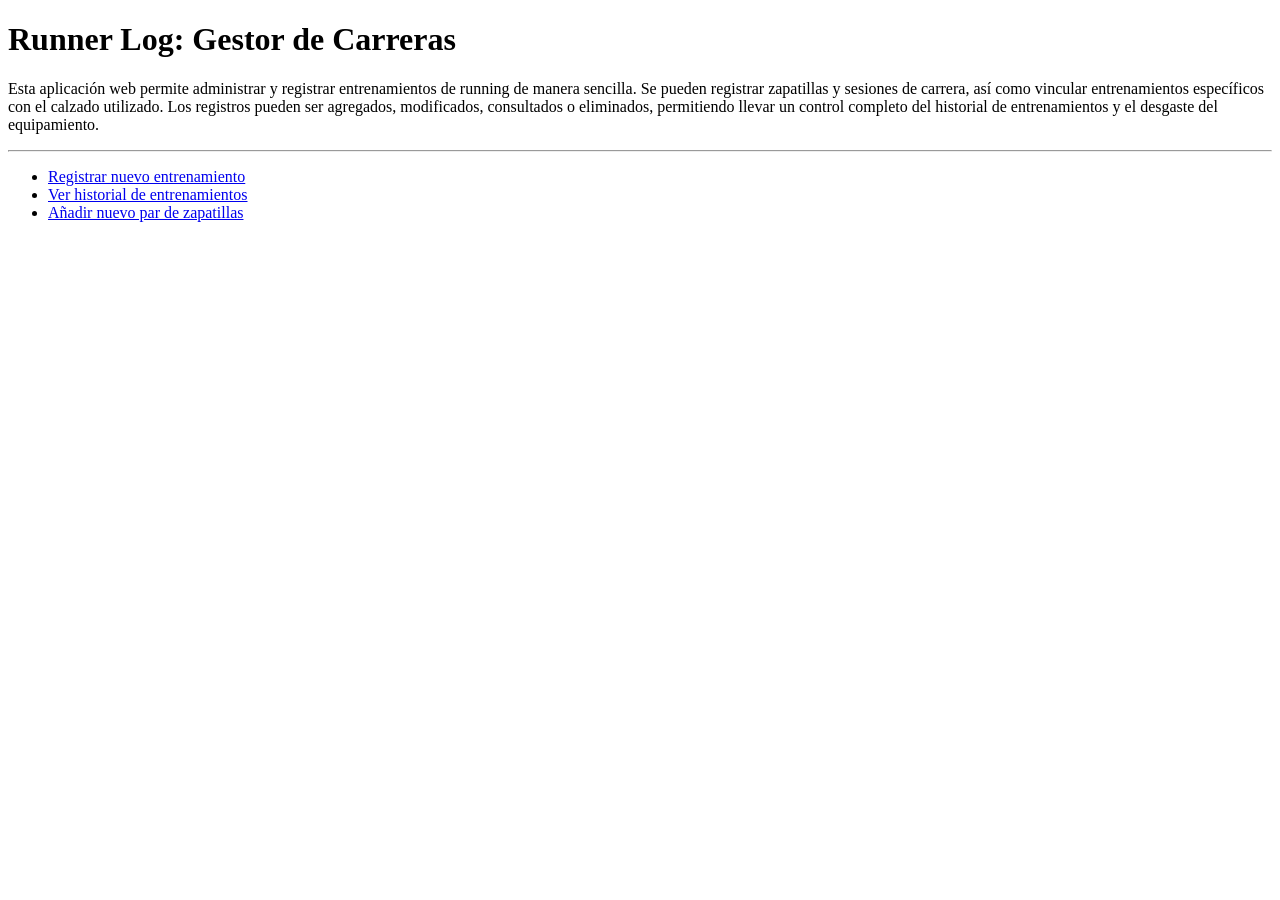
==== static/index.html @ e6460ad9 "Entrega TP1" ====
<!DOCTYPE html>
<html lang="es">
<head>
    <meta charset="UTF-8">
    <title>Runner Log - Tracker</title>
</head>
<body>
    <h1>Runner Log: Gestor de Carreras</h1>
    <p>
    Esta aplicación web permite administrar y registrar entrenamientos de running de manera sencilla.
    Se pueden registrar zapatillas y sesiones de carrera, así como vincular entrenamientos específicos con el calzado utilizado. 
    Los registros pueden ser agregados, modificados, consultados o eliminados, permitiendo llevar un control completo del historial de entrenamientos y el desgaste del equipamiento.
</p>
    <hr>
    <ul>
        <li><a href="/nuevo-entrenamiento">Registrar nuevo entrenamiento</a></li>
        <li><a href="/historial">Ver historial de entrenamientos</a></li>
        <li><a href="/nueva-zapatilla">Añadir nuevo par de zapatillas</a></li>
    </ul>
</body>
</html>
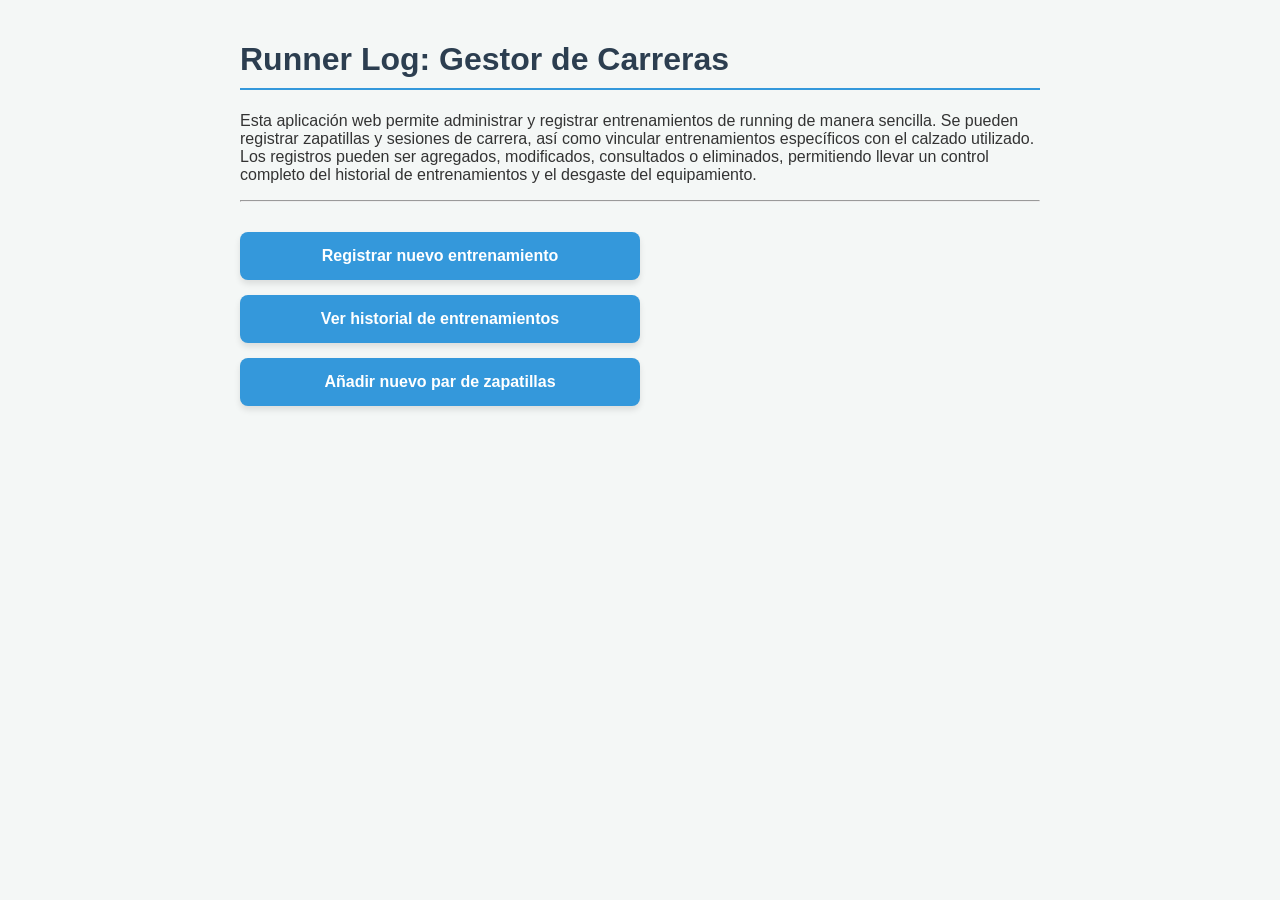
==== commit 21ea17e3: "tp2, agrego esquemas sql y generacion de codigo con sqlc para persistencia" ====
--- a/static/index.html
+++ b/static/index.html
@@ -3,6 +3,8 @@
 <head>
     <meta charset="UTF-8">
     <title>Runner Log - Tracker</title>
+    <link rel="stylesheet" href="/static/style.css">
+    <link rel="stylesheet" href="/static/index.css">
 </head>
 <body>
     <h1>Runner Log: Gestor de Carreras</h1>
@@ -12,10 +14,10 @@
     Los registros pueden ser agregados, modificados, consultados o eliminados, permitiendo llevar un control completo del historial de entrenamientos y el desgaste del equipamiento.
 </p>
     <hr>
-    <ul>
-        <li><a href="/nuevo-entrenamiento">Registrar nuevo entrenamiento</a></li>
-        <li><a href="/historial">Ver historial de entrenamientos</a></li>
-        <li><a href="/nueva-zapatilla">Añadir nuevo par de zapatillas</a></li>
-    </ul>
+    <div class="menu-principal">
+        <a href="/nuevo-entrenamiento">Registrar nuevo entrenamiento</a>
+        <a href="/historial">Ver historial de entrenamientos</a>
+        <a href="/nueva-zapatilla">Añadir nuevo par de zapatillas</a>
+    </div>
 </body>
 </html>
--- a/static/style.css
+++ b/static/style.css
@@ -0,0 +1,88 @@
+body {
+    font-family: 'Segoe UI', Tahoma, Geneva, Verdana, sans-serif;
+    background-color: #f4f7f6;
+    color: #333;
+    max-width: 800px;
+    margin: 0 auto;
+    padding: 20px;
+}
+
+h1, h2 {
+    color: #2c3e50;
+    border-bottom: 2px solid #3498db;
+    padding-bottom: 10px;
+}
+
+form {
+    background: white;
+    padding: 20px;
+    border-radius: 8px;
+    box-shadow: 0 4px 6px rgba(0,0,0,0.1);
+    margin-bottom: 20px;
+}
+
+label {
+    font-weight: bold;
+    display: block;
+    margin-top: 10px;
+}
+
+input[type="text"],
+input[type="number"],
+input[type="date"],
+select {
+    width: 100%;
+    padding: 10px;
+    margin-top: 5px;
+    border: 1px solid #ccc;
+    border-radius: 4px;
+    box-sizing: border-box;
+}
+
+button, input[type="submit"] {
+    background-color: #3498db;
+    color: white;
+    border: none;
+    padding: 10px 20px;
+    margin-top: 15px;
+    cursor: pointer;
+    border-radius: 4px;
+    font-size: 16px;
+    transition: background-color 0.3s ease;
+}
+
+button:hover, input[type="submit"]:hover {
+    background-color: #2980b9;
+}
+
+table {
+    width: 100%;
+    border-collapse: collapse;
+    background: white;
+    box-shadow: 0 4px 6px rgba(0,0,0,0.1);
+}
+
+th, td {
+    padding: 12px;
+    text-align: left;
+    border-bottom: 1px solid #ddd;
+}
+
+th {
+    background-color: #3498db;
+    color: white;
+}
+
+.link-secundario {
+    display: inline-block;
+    margin-top: 20px;
+    color: #7f8c8d;
+    text-decoration: none;
+    font-size: 14px;
+    transition: color 0.2s;
+}
+
+.link-secundario:hover {
+    color: #3498db;
+    text-decoration: underline;
+}
--- a/static/index.css
+++ b/static/index.css
@@ -0,0 +1,26 @@
+
+.menu-principal {
+    display: flex;
+    flex-direction: column;
+    gap: 15px;
+    margin-top: 30px;
+    max-width: 400px;
+}
+
+.menu-principal a {
+    background-color: #3498db;
+    color: white;
+    padding: 15px 20px;
+    text-decoration: none;
+    border-radius: 8px;
+    text-align: center;
+    font-weight: bold;
+    font-size: 16px;
+    transition: transform 0.2s, background-color 0.2s;
+    box-shadow: 0 4px 6px rgba(0,0,0,0.1);
+}
+
+.menu-principal a:hover {
+    background-color: #2980b9;
+    transform: translateY(-2px);
+}
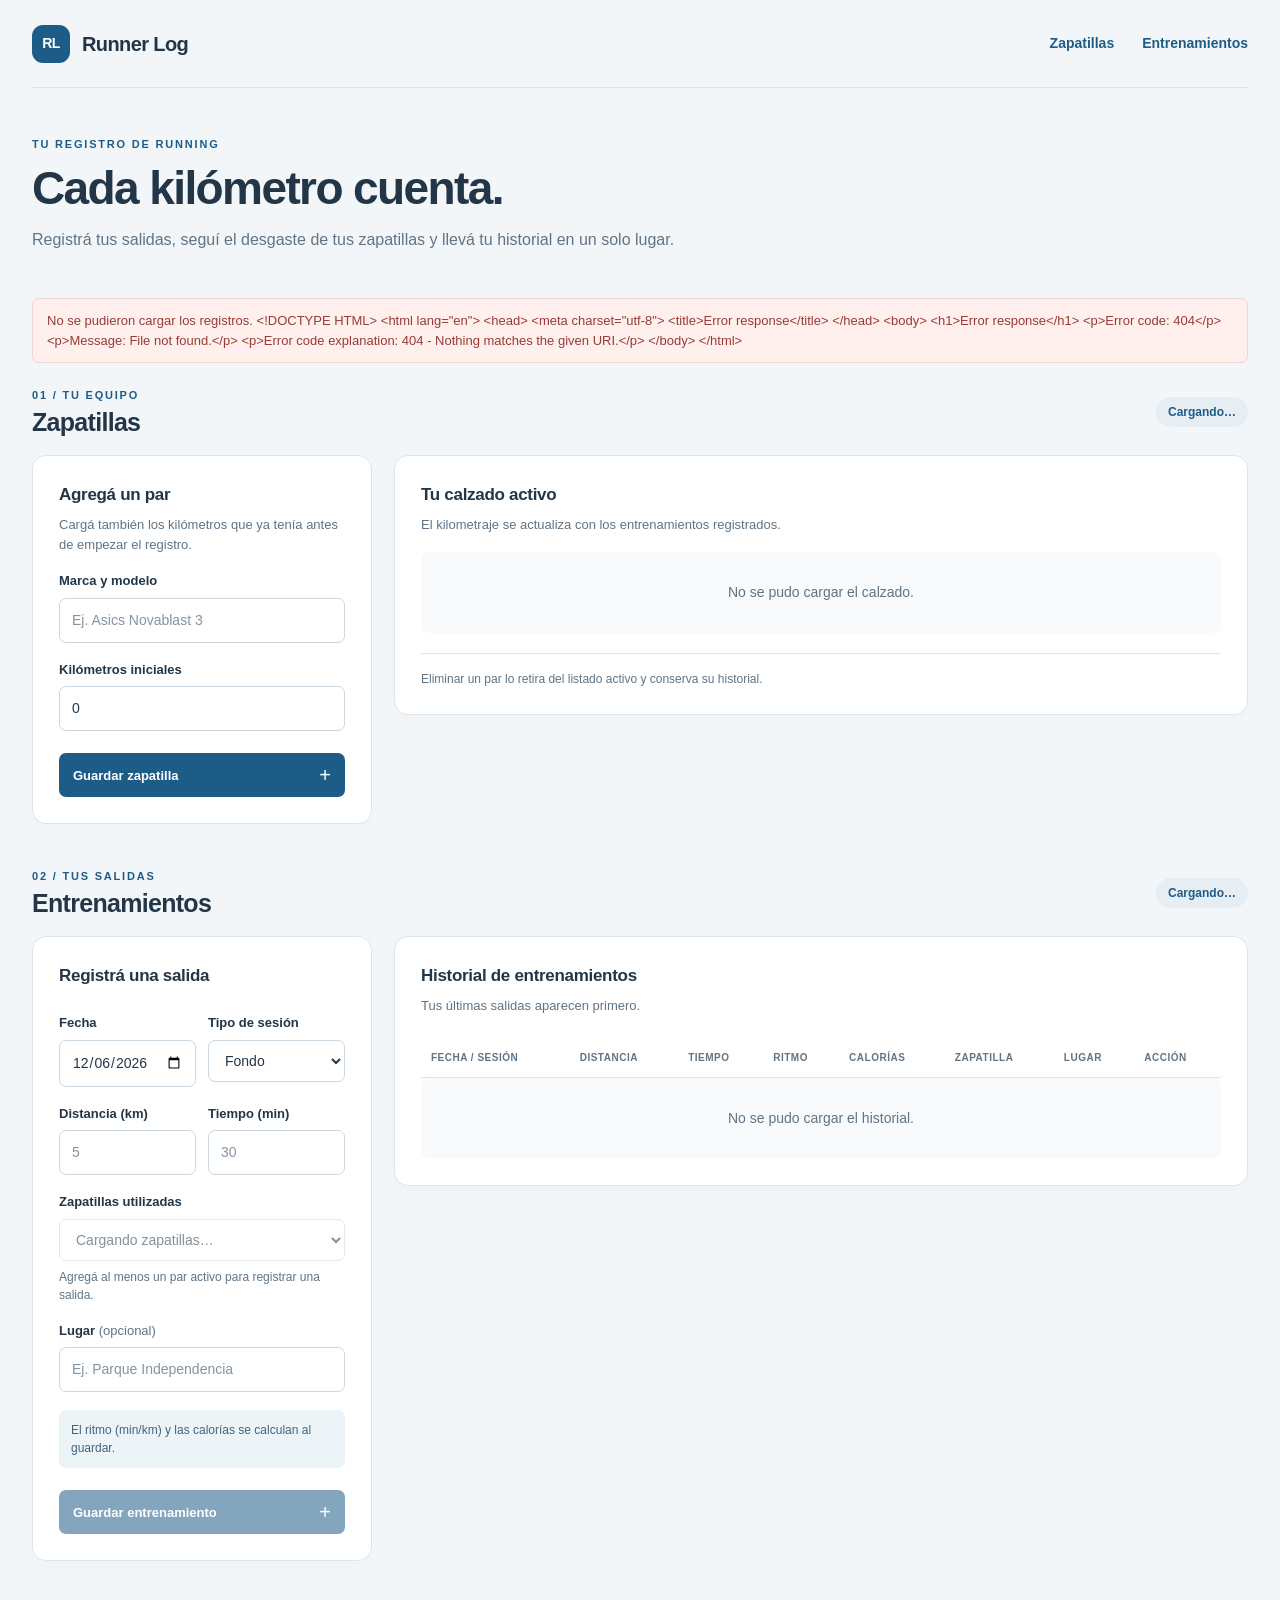
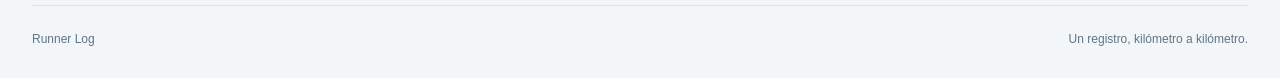
==== commit b0141ec2: "TP4: interfaz web y correcciones de entrega" ====
--- a/static/index.html
+++ b/static/index.html
@@ -2,22 +2,94 @@
 <html lang="es">
 <head>
     <meta charset="UTF-8">
-    <title>Runner Log - Tracker</title>
-    <link rel="stylesheet" href="/static/style.css">
-    <link rel="stylesheet" href="/static/index.css">
+    <meta name="viewport" content="width=device-width, initial-scale=1.0">
+    <title>Runner Log · Registro de running</title>
+    <link rel="stylesheet" href="/static/styles.css">
+    <script src="/static/app.js" defer></script>
 </head>
 <body>
-    <h1>Runner Log: Gestor de Carreras</h1>
-    <p>
-    Esta aplicación web permite administrar y registrar entrenamientos de running de manera sencilla.
-    Se pueden registrar zapatillas y sesiones de carrera, así como vincular entrenamientos específicos con el calzado utilizado. 
-    Los registros pueden ser agregados, modificados, consultados o eliminados, permitiendo llevar un control completo del historial de entrenamientos y el desgaste del equipamiento.
-</p>
-    <hr>
-    <div class="menu-principal">
-        <a href="/nuevo-entrenamiento">Registrar nuevo entrenamiento</a>
-        <a href="/historial">Ver historial de entrenamientos</a>
-        <a href="/nueva-zapatilla">Añadir nuevo par de zapatillas</a>
-    </div>
+    <header class="app-header">
+        <a class="brand" href="/" aria-label="Runner Log, inicio"><span class="brand-mark">RL</span> Runner Log</a>
+        <nav aria-label="Navegación principal">
+            <a href="#zapatillas">Zapatillas</a>
+            <a href="#entrenamientos">Entrenamientos</a>
+        </nav>
+    </header>
+    <main>
+        <div class="intro">
+            <p class="eyebrow">TU REGISTRO DE RUNNING</p>
+            <h1>Cada kilómetro cuenta.</h1>
+            <p>Registrá tus salidas, seguí el desgaste de tus zapatillas y llevá tu historial en un solo lugar.</p>
+        </div>
+        <noscript><p class="message error">Activá JavaScript para cargar los listados y usar los formularios.</p></noscript>
+        <p id="mensaje-general" class="message" role="status" aria-live="polite" hidden></p>
+
+        <section id="zapatillas" aria-labelledby="titulo-zapatillas">
+            <div class="section-heading">
+                <div><p class="eyebrow">01 / TU EQUIPO</p><h2 id="titulo-zapatillas">Zapatillas</h2></div>
+                <span id="cantidad-zapatillas" class="badge">Cargando…</span>
+            </div>
+            <div class="section-grid">
+                <form id="form-zapatilla" class="card" action="/zapatillas" method="post">
+                    <h3>Agregá un par</h3>
+                    <p class="hint">Cargá también los kilómetros que ya tenía antes de empezar el registro.</p>
+                    <label for="marca-modelo">Marca y modelo</label>
+                    <input id="marca-modelo" name="marca_modelo" type="text" maxlength="255" placeholder="Ej. Asics Novablast 3" required>
+                    <label for="kms-iniciales">Kilómetros iniciales</label>
+                    <input id="kms-iniciales" name="kms_acumulados" type="number" min="0" step="0.01" value="0" required>
+                    <button type="submit">Guardar zapatilla <span aria-hidden="true">+</span></button>
+                    <p id="mensaje-zapatilla" class="message" role="status" aria-live="polite" hidden></p>
+                </form>
+                <div class="card list-card">
+                    <h3>Tu calzado activo</h3>
+                    <p class="hint">El kilometraje se actualiza con los entrenamientos registrados.</p>
+                    <ul id="lista-zapatillas" class="shoe-list" aria-label="Zapatillas activas" aria-busy="true">
+                        <li class="empty-state">Cargando zapatillas…</li>
+                    </ul>
+                    <p class="footnote">Eliminar un par lo retira del listado activo y conserva su historial.</p>
+                </div>
+            </div>
+        </section>
+
+        <section id="entrenamientos" aria-labelledby="titulo-entrenamientos">
+            <div class="section-heading">
+                <div><p class="eyebrow">02 / TUS SALIDAS</p><h2 id="titulo-entrenamientos">Entrenamientos</h2></div>
+                <span id="cantidad-entrenamientos" class="badge">Cargando…</span>
+            </div>
+            <div class="section-grid training-grid">
+                <form id="form-entrenamiento" class="card" action="/entrenamientos" method="post">
+                    <h3>Registrá una salida</h3>
+                    <div class="field-row">
+                        <div><label for="fecha">Fecha</label><input id="fecha" name="fecha" type="date" required></div>
+                        <div><label for="tipo">Tipo de sesión</label><select id="tipo" name="tipo" required><option value="Fondo">Fondo</option><option value="Pasadas">Pasadas</option></select></div>
+                    </div>
+                    <div class="field-row">
+                        <div><label for="distancia">Distancia (km)</label><input id="distancia" name="distancia_km" type="number" min="0.01" step="0.01" placeholder="5" required></div>
+                        <div><label for="tiempo">Tiempo (min)</label><input id="tiempo" name="tiempo_min" type="number" min="1" max="2147483647" step="1" placeholder="30" required></div>
+                    </div>
+                    <label for="zapatilla">Zapatillas utilizadas</label>
+                    <select id="zapatilla" name="zapatilla_id" aria-describedby="ayuda-zapatilla" required disabled><option value="">Cargando zapatillas…</option></select>
+                    <p id="ayuda-zapatilla" class="hint">Agregá al menos un par activo para registrar una salida.</p>
+                    <label for="lugar">Lugar <span class="optional">(opcional)</span></label>
+                    <input id="lugar" name="lugar" type="text" maxlength="100" placeholder="Ej. Parque Independencia">
+                    <p class="calculation-note">El ritmo (min/km) y las calorías se calculan al guardar.</p>
+                    <button id="guardar-entrenamiento" type="submit" disabled>Guardar entrenamiento <span aria-hidden="true">+</span></button>
+                    <p id="mensaje-entrenamiento" class="message" role="status" aria-live="polite" hidden></p>
+                </form>
+                <div class="card list-card history-card">
+                    <h3>Historial de entrenamientos</h3>
+                    <p class="hint">Tus últimas salidas aparecen primero.</p>
+                    <div class="table-scroll" role="region" aria-label="Historial, desplazable horizontalmente" tabindex="0">
+                        <table>
+                            <caption class="visually-hidden">Entrenamientos registrados</caption>
+                            <thead><tr><th scope="col">Fecha / sesión</th><th scope="col">Distancia</th><th scope="col">Tiempo</th><th scope="col">Ritmo</th><th scope="col">Calorías</th><th scope="col">Zapatilla</th><th scope="col">Lugar</th><th scope="col">Acción</th></tr></thead>
+                            <tbody id="lista-entrenamientos" aria-busy="true"><tr><td colspan="8" class="empty-state">Cargando entrenamientos…</td></tr></tbody>
+                        </table>
+                    </div>
+                </div>
+            </div>
+        </section>
+    </main>
+    <footer class="app-footer">Runner Log <span>Un registro, kilómetro a kilómetro.</span></footer>
 </body>
-</html>+</html>
--- a/static/styles.css
+++ b/static/styles.css
@@ -0,0 +1,95 @@
+:root {
+    color-scheme: light;
+    font-family: "Segoe UI", Arial, sans-serif;
+    color: #233647;
+    background: #f3f6f8;
+    line-height: 1.5;
+    --blue: #1e5c88;
+    --muted: #607485;
+    --line: #dde5eb;
+}
+
+* { box-sizing: border-box; }
+html { scroll-behavior: smooth; }
+body { margin: 0; }
+a { color: var(--blue); }
+button, input, select { font: inherit; }
+button, a, input, select { -webkit-tap-highlight-color: transparent; }
+button { cursor: pointer; }
+:focus-visible { outline: 3px solid #66a4c7; outline-offset: 3px; }
+[hidden] { display: none !important; }
+
+.app-header, main, .app-footer { width: min(1440px, 100% - 64px); margin: 0 auto; }
+.app-header { min-height: 88px; display: flex; align-items: center; justify-content: space-between; gap: 24px; border-bottom: 1px solid var(--line); }
+.brand { display: flex; align-items: center; gap: 12px; color: #233647; font-size: 20px; font-weight: 750; text-decoration: none; letter-spacing: -.6px; }
+.brand-mark { display: grid; place-items: center; width: 38px; height: 38px; background: var(--blue); color: white; border-radius: 11px; font-size: 14px; letter-spacing: -.5px; }
+nav { display: flex; gap: 28px; }
+nav a { font-size: 14px; font-weight: 600; text-decoration: none; }
+nav a:hover { text-decoration: underline; }
+.intro { padding: 48px 0 30px; }
+.eyebrow { font-size: 11px; font-weight: 750; letter-spacing: 1.8px; color: var(--blue); margin: 0 0 9px; }
+h1 { font-size: clamp(32px, 4vw, 46px); letter-spacing: -1.6px; line-height: 1.15; margin: 0 0 14px; }
+.intro > p:last-child { color: var(--muted); max-width: 650px; margin: 0; }
+section { margin: 20px 0 44px; scroll-margin-top: 20px; }
+.section-heading { display: flex; align-items: center; justify-content: space-between; gap: 16px; margin-bottom: 18px; }
+.section-heading .eyebrow { margin-bottom: 3px; }
+h2 { font-size: 25px; letter-spacing: -.7px; line-height: 1.2; margin: 0; }
+h3 { font-size: 17px; letter-spacing: -.3px; margin: 0 0 8px; }
+.badge { background: #e6eef4; color: var(--blue); padding: 6px 12px; border-radius: 20px; font-size: 12px; font-weight: 650; white-space: nowrap; }
+.section-grid { display: grid; grid-template-columns: 340px minmax(0, 1fr); align-items: start; gap: 22px; }
+.card { min-width: 0; background: #fff; border: 1px solid var(--line); border-radius: 14px; padding: 26px; box-shadow: 0 4px 14px #23364704; }
+.hint, .footnote { color: var(--muted); font-size: 13px; margin: 0 0 17px; }
+.footnote { border-top: 1px solid var(--line); padding-top: 16px; margin: 20px 0 0; font-size: 12px; }
+label { display: block; font-size: 13px; font-weight: 650; margin: 17px 0 7px; }
+input, select { display: block; width: 100%; min-width: 0; padding: 11px 12px; border: 1px solid #cbd7e0; background: #fff; color: #233647; border-radius: 7px; font-size: 14px; }
+input::placeholder { color: #8494a2; }
+input:hover, select:hover { border-color: #93aabb; }
+input:focus, select:focus { border-color: var(--blue); }
+.field-row { display: grid; grid-template-columns: 1fr 1fr; gap: 12px; }
+.optional { color: var(--muted); font-weight: 400; }
+#ayuda-zapatilla { margin-top: 7px; font-size: 12px; }
+.calculation-note { background: #edf4f8; border-radius: 7px; color: #41647d; font-size: 12px; padding: 11px 12px; margin: 18px 0 0; }
+button[type="submit"] { width: 100%; border: 0; display: flex; justify-content: space-between; align-items: center; margin-top: 22px; padding: 12px 14px; color: #fff; background: var(--blue); border-radius: 7px; font-size: 13px; font-weight: 650; }
+button[type="submit"] span { font-size: 20px; line-height: 1; font-weight: 400; }
+button[type="submit"]:hover { background: #16496e; }
+button:disabled, select:disabled { cursor: not-allowed; opacity: .55; }
+.message { font-size: 13px; padding: 12px 14px; border-radius: 7px; margin: 16px 0 0; overflow-wrap: anywhere; }
+.success { color: #216046; background: #eaf6ef; border: 1px solid #cee8d8; }
+.error { color: #973b36; background: #fff0ee; border: 1px solid #f3d5d0; }
+#mensaje-general { margin-bottom: 24px; }
+.shoe-list { padding: 0; margin: 0; list-style: none; }
+.shoe-item { display: flex; justify-content: space-between; align-items: center; gap: 16px; padding: 17px 0; border-bottom: 1px solid var(--line); }
+.shoe-item:last-child { border-bottom: 0; padding-bottom: 0; }
+.shoe-name { display: block; font-size: 15px; font-weight: 650; overflow-wrap: anywhere; }
+.shoe-distance { display: block; color: var(--muted); font-size: 13px; margin-top: 4px; }
+.delete-button { border: 1px solid #e8d7d4; background: #fff; color: #9d443b; font-size: 12px; border-radius: 6px; padding: 7px 10px; flex-shrink: 0; }
+.delete-button:hover { background: #fff0ee; border-color: #d8b0a9; }
+.empty-state { padding: 30px 16px; text-align: center; font-size: 14px; color: var(--muted); background: #f8fafb; border-radius: 8px; }
+.table-scroll { overflow-x: auto; margin-top: 22px; }
+table { border-collapse: collapse; width: 100%; font-size: 12px; text-align: left; }
+th { font-size: 10px; text-transform: uppercase; letter-spacing: .5px; color: var(--muted); padding: 12px 10px; border-bottom: 1px solid var(--line); white-space: nowrap; }
+td { padding: 16px 10px; border-bottom: 1px solid #edf1f4; vertical-align: middle; }
+tbody tr:last-child td { border-bottom: 0; }
+td:first-child { white-space: nowrap; }
+.session-type { display: block; color: var(--muted); margin-top: 3px; font-size: 11px; }
+.number { white-space: nowrap; font-weight: 600; }
+.app-footer { display: flex; justify-content: space-between; gap: 16px; padding: 24px 0 30px; border-top: 1px solid var(--line); color: var(--muted); font-size: 12px; }
+.visually-hidden { position: absolute; width: 1px; height: 1px; overflow: hidden; clip-path: inset(50%); white-space: nowrap; }
+
+@media (max-width: 1050px) {
+    .section-grid { grid-template-columns: 300px minmax(0, 1fr); gap: 16px; }
+    .card { padding: 20px; }
+    .training-grid { grid-template-columns: 1fr; }
+}
+@media (max-width: 650px) {
+    .app-header, main, .app-footer { width: calc(100% - 32px); }
+    .app-header { align-items: flex-start; flex-direction: column; padding: 20px 0 16px; gap: 16px; }
+    nav { gap: 24px; }
+    .intro { padding: 32px 0 24px; }
+    .section-grid { grid-template-columns: 1fr; }
+    .section-heading { align-items: flex-end; }
+    .app-footer { flex-direction: column; gap: 5px; }
+}
+@media (prefers-reduced-motion: reduce) {
+    html { scroll-behavior: auto; }
+}
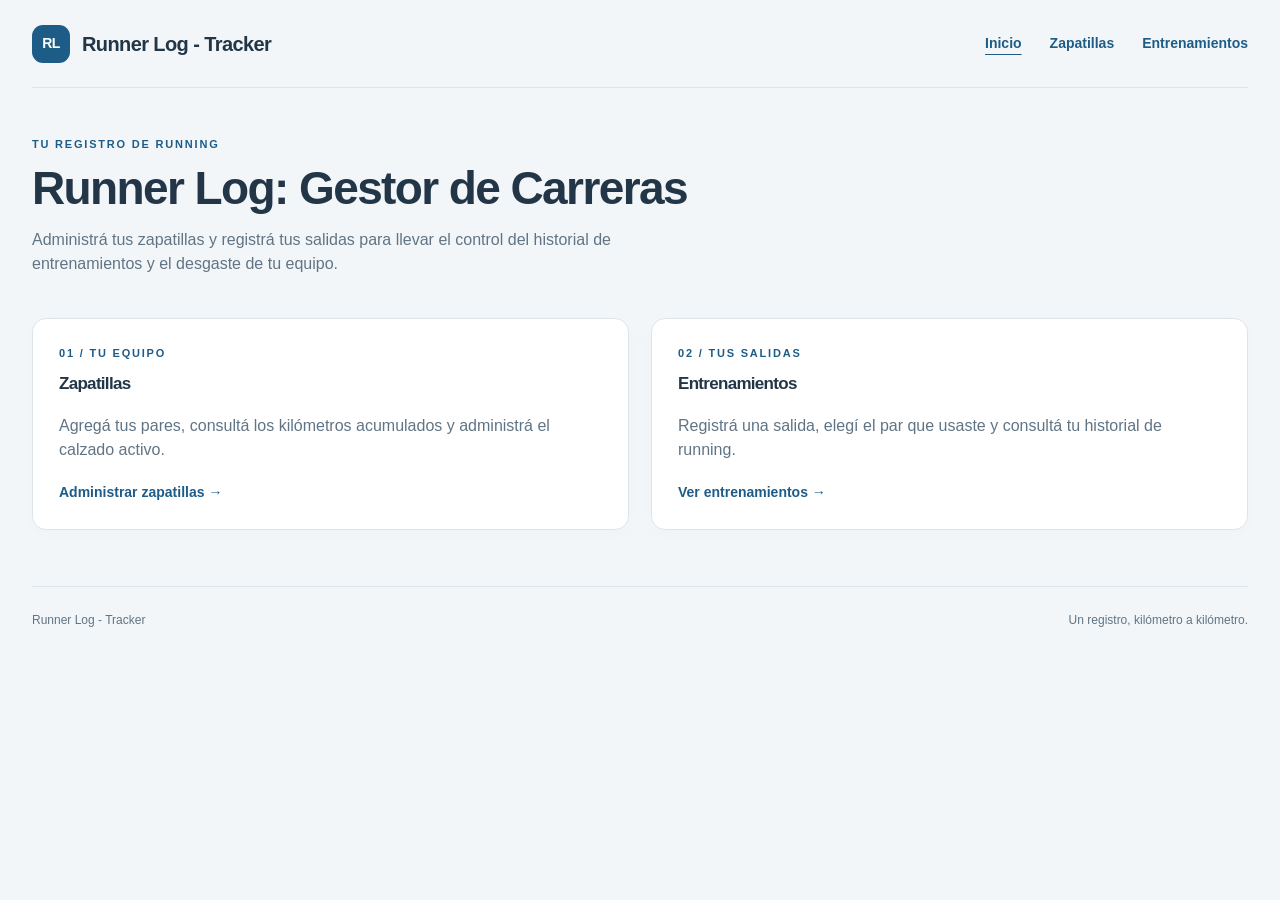
==== commit 952d5839: "Restaurar nombre original y separar zapatillas y entrenamientos" ====
--- a/static/index.html
+++ b/static/index.html
@@ -3,93 +3,39 @@
 <head>
     <meta charset="UTF-8">
     <meta name="viewport" content="width=device-width, initial-scale=1.0">
-    <title>Runner Log · Registro de running</title>
+    <title>Runner Log - Tracker</title>
     <link rel="stylesheet" href="/static/styles.css">
-    <script src="/static/app.js" defer></script>
 </head>
 <body>
     <header class="app-header">
-        <a class="brand" href="/" aria-label="Runner Log, inicio"><span class="brand-mark">RL</span> Runner Log</a>
+        <a class="brand" href="/" aria-label="Runner Log - Tracker, inicio"><span class="brand-mark">RL</span> Runner Log - Tracker</a>
         <nav aria-label="Navegación principal">
-            <a href="#zapatillas">Zapatillas</a>
-            <a href="#entrenamientos">Entrenamientos</a>
+            <a href="/" aria-current="page">Inicio</a>
+            <a href="/mis-zapatillas">Zapatillas</a>
+            <a href="/mis-entrenamientos">Entrenamientos</a>
         </nav>
     </header>
     <main>
         <div class="intro">
             <p class="eyebrow">TU REGISTRO DE RUNNING</p>
-            <h1>Cada kilómetro cuenta.</h1>
-            <p>Registrá tus salidas, seguí el desgaste de tus zapatillas y llevá tu historial en un solo lugar.</p>
+            <h1>Runner Log: Gestor de Carreras</h1>
+            <p>Administrá tus zapatillas y registrá tus salidas para llevar el control del historial de entrenamientos y el desgaste de tu equipo.</p>
         </div>
-        <noscript><p class="message error">Activá JavaScript para cargar los listados y usar los formularios.</p></noscript>
-        <p id="mensaje-general" class="message" role="status" aria-live="polite" hidden></p>
-
-        <section id="zapatillas" aria-labelledby="titulo-zapatillas">
-            <div class="section-heading">
-                <div><p class="eyebrow">01 / TU EQUIPO</p><h2 id="titulo-zapatillas">Zapatillas</h2></div>
-                <span id="cantidad-zapatillas" class="badge">Cargando…</span>
-            </div>
-            <div class="section-grid">
-                <form id="form-zapatilla" class="card" action="/zapatillas" method="post">
-                    <h3>Agregá un par</h3>
-                    <p class="hint">Cargá también los kilómetros que ya tenía antes de empezar el registro.</p>
-                    <label for="marca-modelo">Marca y modelo</label>
-                    <input id="marca-modelo" name="marca_modelo" type="text" maxlength="255" placeholder="Ej. Asics Novablast 3" required>
-                    <label for="kms-iniciales">Kilómetros iniciales</label>
-                    <input id="kms-iniciales" name="kms_acumulados" type="number" min="0" step="0.01" value="0" required>
-                    <button type="submit">Guardar zapatilla <span aria-hidden="true">+</span></button>
-                    <p id="mensaje-zapatilla" class="message" role="status" aria-live="polite" hidden></p>
-                </form>
-                <div class="card list-card">
-                    <h3>Tu calzado activo</h3>
-                    <p class="hint">El kilometraje se actualiza con los entrenamientos registrados.</p>
-                    <ul id="lista-zapatillas" class="shoe-list" aria-label="Zapatillas activas" aria-busy="true">
-                        <li class="empty-state">Cargando zapatillas…</li>
-                    </ul>
-                    <p class="footnote">Eliminar un par lo retira del listado activo y conserva su historial.</p>
-                </div>
-            </div>
-        </section>
-
-        <section id="entrenamientos" aria-labelledby="titulo-entrenamientos">
-            <div class="section-heading">
-                <div><p class="eyebrow">02 / TUS SALIDAS</p><h2 id="titulo-entrenamientos">Entrenamientos</h2></div>
-                <span id="cantidad-entrenamientos" class="badge">Cargando…</span>
-            </div>
-            <div class="section-grid training-grid">
-                <form id="form-entrenamiento" class="card" action="/entrenamientos" method="post">
-                    <h3>Registrá una salida</h3>
-                    <div class="field-row">
-                        <div><label for="fecha">Fecha</label><input id="fecha" name="fecha" type="date" required></div>
-                        <div><label for="tipo">Tipo de sesión</label><select id="tipo" name="tipo" required><option value="Fondo">Fondo</option><option value="Pasadas">Pasadas</option></select></div>
-                    </div>
-                    <div class="field-row">
-                        <div><label for="distancia">Distancia (km)</label><input id="distancia" name="distancia_km" type="number" min="0.01" step="0.01" placeholder="5" required></div>
-                        <div><label for="tiempo">Tiempo (min)</label><input id="tiempo" name="tiempo_min" type="number" min="1" max="2147483647" step="1" placeholder="30" required></div>
-                    </div>
-                    <label for="zapatilla">Zapatillas utilizadas</label>
-                    <select id="zapatilla" name="zapatilla_id" aria-describedby="ayuda-zapatilla" required disabled><option value="">Cargando zapatillas…</option></select>
-                    <p id="ayuda-zapatilla" class="hint">Agregá al menos un par activo para registrar una salida.</p>
-                    <label for="lugar">Lugar <span class="optional">(opcional)</span></label>
-                    <input id="lugar" name="lugar" type="text" maxlength="100" placeholder="Ej. Parque Independencia">
-                    <p class="calculation-note">El ritmo (min/km) y las calorías se calculan al guardar.</p>
-                    <button id="guardar-entrenamiento" type="submit" disabled>Guardar entrenamiento <span aria-hidden="true">+</span></button>
-                    <p id="mensaje-entrenamiento" class="message" role="status" aria-live="polite" hidden></p>
-                </form>
-                <div class="card list-card history-card">
-                    <h3>Historial de entrenamientos</h3>
-                    <p class="hint">Tus últimas salidas aparecen primero.</p>
-                    <div class="table-scroll" role="region" aria-label="Historial, desplazable horizontalmente" tabindex="0">
-                        <table>
-                            <caption class="visually-hidden">Entrenamientos registrados</caption>
-                            <thead><tr><th scope="col">Fecha / sesión</th><th scope="col">Distancia</th><th scope="col">Tiempo</th><th scope="col">Ritmo</th><th scope="col">Calorías</th><th scope="col">Zapatilla</th><th scope="col">Lugar</th><th scope="col">Acción</th></tr></thead>
-                            <tbody id="lista-entrenamientos" aria-busy="true"><tr><td colspan="8" class="empty-state">Cargando entrenamientos…</td></tr></tbody>
-                        </table>
-                    </div>
-                </div>
-            </div>
-        </section>
+        <div class="home-grid">
+            <a class="card section-link" href="/mis-zapatillas">
+                <p class="eyebrow">01 / TU EQUIPO</p>
+                <h2>Zapatillas</h2>
+                <p>Agregá tus pares, consultá los kilómetros acumulados y administrá el calzado activo.</p>
+                <span>Administrar zapatillas →</span>
+            </a>
+            <a class="card section-link" href="/mis-entrenamientos">
+                <p class="eyebrow">02 / TUS SALIDAS</p>
+                <h2>Entrenamientos</h2>
+                <p>Registrá una salida, elegí el par que usaste y consultá tu historial de running.</p>
+                <span>Ver entrenamientos →</span>
+            </a>
+        </div>
     </main>
-    <footer class="app-footer">Runner Log <span>Un registro, kilómetro a kilómetro.</span></footer>
+    <footer class="app-footer">Runner Log - Tracker <span>Un registro, kilómetro a kilómetro.</span></footer>
 </body>
 </html>
--- a/static/styles.css
+++ b/static/styles.css
@@ -26,10 +26,20 @@
 nav { display: flex; gap: 28px; }
 nav a { font-size: 14px; font-weight: 600; text-decoration: none; }
 nav a:hover { text-decoration: underline; }
+nav a[aria-current="page"] { text-decoration: underline; text-underline-offset: 6px; }
 .intro { padding: 48px 0 30px; }
 .eyebrow { font-size: 11px; font-weight: 750; letter-spacing: 1.8px; color: var(--blue); margin: 0 0 9px; }
 h1 { font-size: clamp(32px, 4vw, 46px); letter-spacing: -1.6px; line-height: 1.15; margin: 0 0 14px; }
 .intro > p:last-child { color: var(--muted); max-width: 650px; margin: 0; }
+.page-heading { display: flex; align-items: center; justify-content: space-between; gap: 20px; }
+.home-grid { display: grid; grid-template-columns: repeat(2, minmax(0, 1fr)); gap: 22px; margin: 12px 0 56px; }
+.section-link { display: flex; flex-direction: column; align-items: flex-start; gap: 12px; text-decoration: none; color: inherit; }
+.section-link:hover { border-color: var(--blue); }
+.section-link p { color: var(--muted); margin: 0; }
+.section-link .eyebrow { color: var(--blue); }
+.section-link span { color: var(--blue); font-size: 14px; font-weight: 650; margin-top: 8px; }
+.card h2 { font-size: 17px; margin-bottom: 8px; }
+.manage-link { display: inline-block; font-size: 12px; margin-top: 3px; }
 section { margin: 20px 0 44px; scroll-margin-top: 20px; }
 .section-heading { display: flex; align-items: center; justify-content: space-between; gap: 16px; margin-bottom: 18px; }
 .section-heading .eyebrow { margin-bottom: 3px; }
@@ -87,6 +97,8 @@
     nav { gap: 24px; }
     .intro { padding: 32px 0 24px; }
     .section-grid { grid-template-columns: 1fr; }
+    .home-grid { grid-template-columns: 1fr; }
+    .page-heading { align-items: flex-start; flex-direction: column; gap: 4px; margin-bottom: 14px; }
     .section-heading { align-items: flex-end; }
     .app-footer { flex-direction: column; gap: 5px; }
 }
